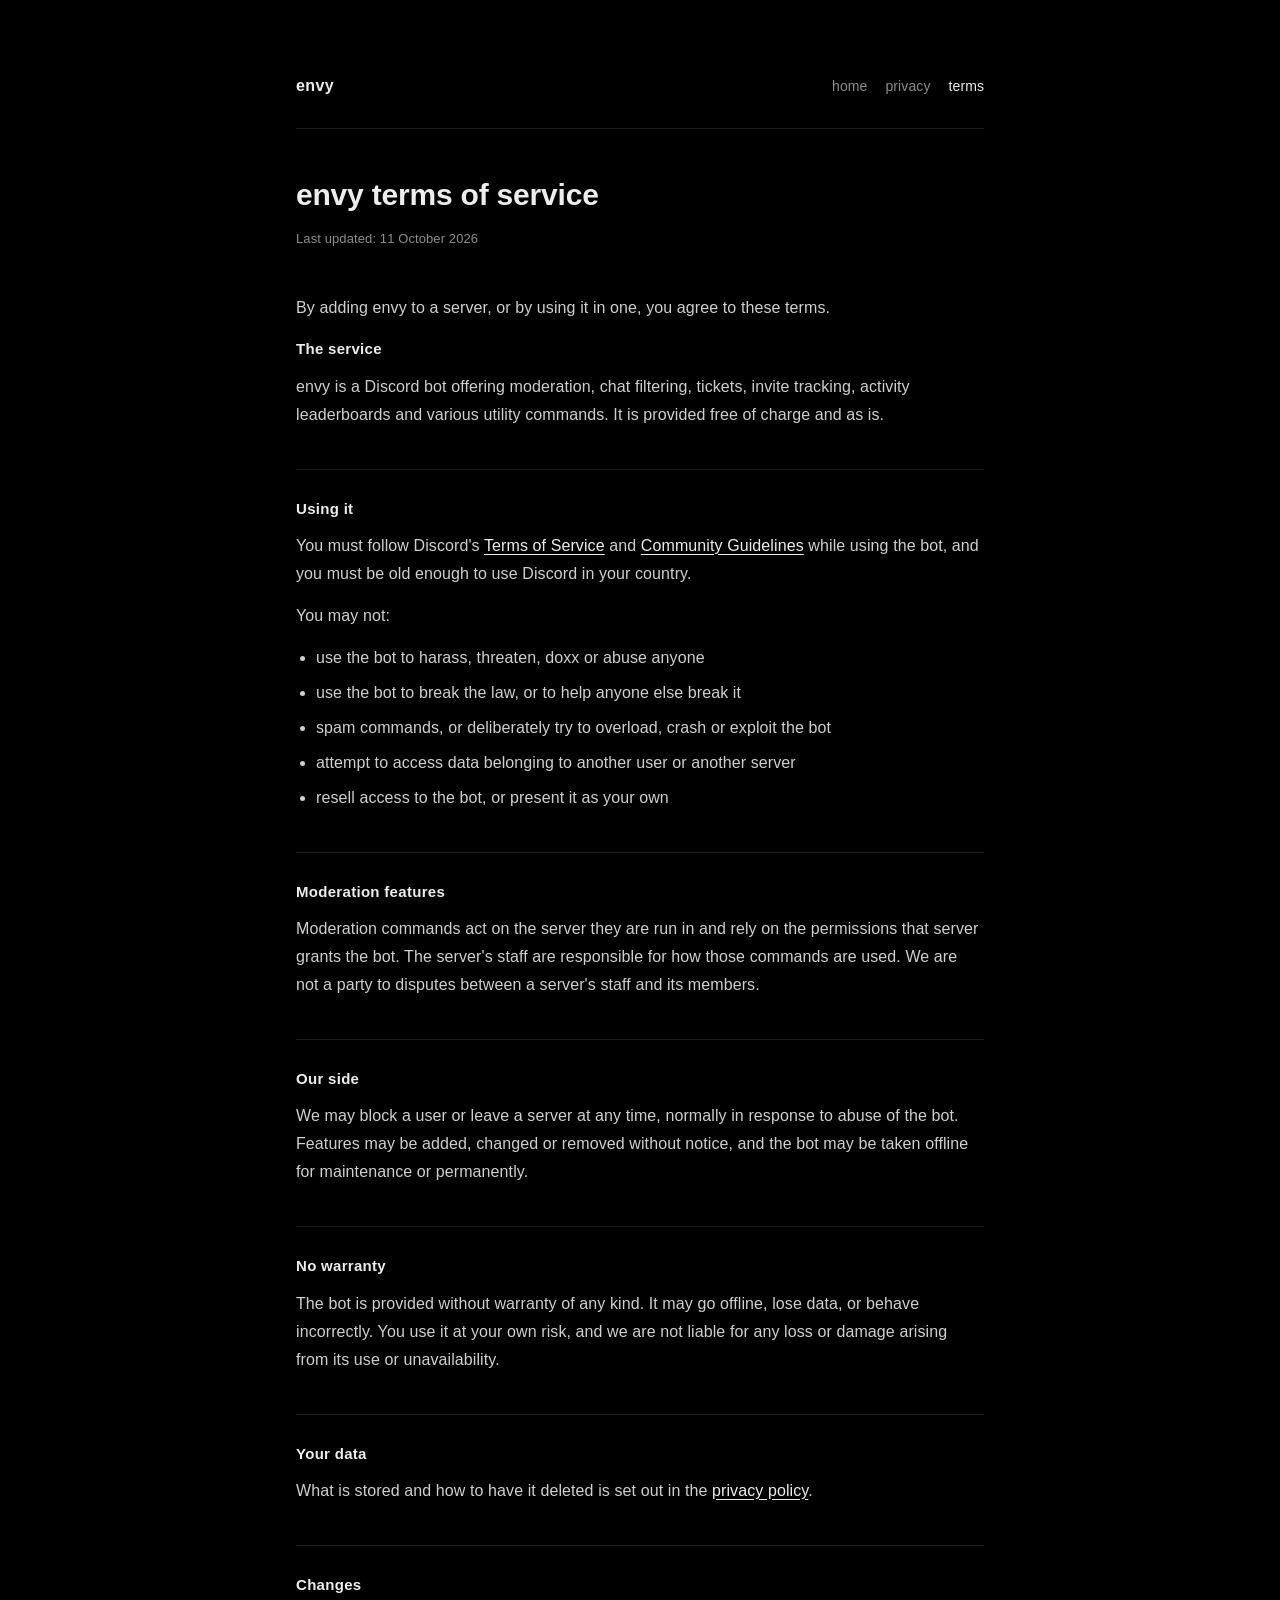
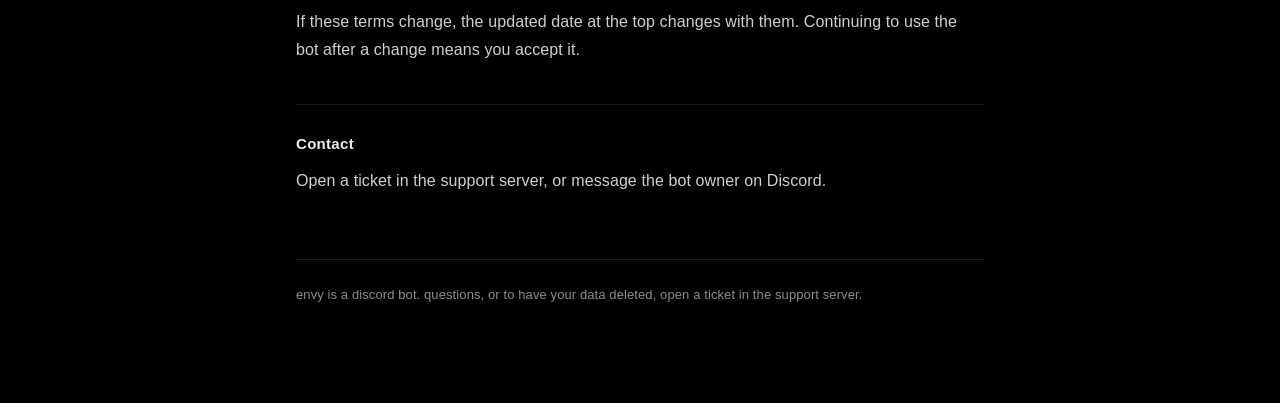
==== terms.html @ 38de5a31 "privacy policy and terms" ====
<!doctype html>
<html lang="en">
<head>
<meta charset="utf-8">
<meta name="viewport" content="width=device-width, initial-scale=1">
<title>envy terms of service</title>
<meta name="description" content="the rules for using the envy discord bot.">
<link rel="stylesheet" href="style.css">
</head>
<body>
<div class="wrap">
<header class="top">
  <span class="name">envy</span>
  <nav>
    <a href="./">home</a>
    <a href="privacy.html">privacy</a>
    <a href="terms.html" aria-current="page">terms</a>
  </nav>
</header>
<h1>envy terms of service</h1>
<p class="stamp">Last updated: 11 October 2026</p>
<p>By adding envy to a server, or by using it in one, you agree to these terms.</p>
<h2>The service</h2>
<p>envy is a Discord bot offering moderation, chat filtering, tickets, invite tracking, activity leaderboards and various utility commands. It is provided free of charge and as is.</p>
<h2>Using it</h2>
<p>You must follow Discord's <a href="https://discord.com/terms">Terms of Service</a> and <a href="https://discord.com/guidelines">Community Guidelines</a> while using the bot, and you must be old enough to use Discord in your country.</p>
<p>You may not:</p>
<ul><li>use the bot to harass, threaten, doxx or abuse anyone</li><li>use the bot to break the law, or to help anyone else break it</li><li>spam commands, or deliberately try to overload, crash or exploit the bot</li><li>attempt to access data belonging to another user or another server</li><li>resell access to the bot, or present it as your own</li></ul>
<h2>Moderation features</h2>
<p>Moderation commands act on the server they are run in and rely on the permissions that server grants the bot. The server's staff are responsible for how those commands are used. We are not a party to disputes between a server's staff and its members.</p>
<h2>Our side</h2>
<p>We may block a user or leave a server at any time, normally in response to abuse of the bot. Features may be added, changed or removed without notice, and the bot may be taken offline for maintenance or permanently.</p>
<h2>No warranty</h2>
<p>The bot is provided without warranty of any kind. It may go offline, lose data, or behave incorrectly. You use it at your own risk, and we are not liable for any loss or damage arising from its use or unavailability.</p>
<h2>Your data</h2>
<p>What is stored and how to have it deleted is set out in the <a href="privacy.html">privacy policy</a>.</p>
<h2>Changes</h2>
<p>If these terms change, the updated date at the top changes with them. Continuing to use the bot after a change means you accept it.</p>
<h2>Contact</h2>
<p>Open a ticket in the support server, or message the bot owner on Discord.</p>
<footer>
  envy is a discord bot. questions, or to have your data deleted, open a ticket in the support server.
</footer>
</div>
</body>
</html>
---- style.css ----
:root {
  --bg: #000000;
  --card: #0b0b0b;
  --line: #1c1c1c;
  --ink: #ededed;
  --dim: #8c8c8c;
}

* { box-sizing: border-box; }

html { -webkit-text-size-adjust: 100%; }

body {
  margin: 0;
  background: var(--bg);
  color: var(--ink);
  font: 16px/1.75 ui-sans-serif, -apple-system, "Segoe UI", Inter, Roboto, sans-serif;
  letter-spacing: .1px;
}

.wrap {
  max-width: 720px;
  margin: 0 auto;
  padding: 72px 16px 96px;
}

a { color: var(--ink); text-underline-offset: 3px; }
a:hover { color: #fff; }

.top {
  display: flex;
  gap: 18px;
  align-items: baseline;
  padding-bottom: 28px;
  margin-bottom: 40px;
  border-bottom: 1px solid var(--line);
}

.top .name { font-weight: 600; letter-spacing: .4px; }
.top nav { margin-left: auto; display: flex; gap: 18px; }
.top nav a { color: var(--dim); text-decoration: none; font-size: 14px; }
.top nav a:hover, .top nav a[aria-current] { color: var(--ink); }

h1 { font-size: 30px; font-weight: 600; margin: 0 0 6px; letter-spacing: -.2px; }

.stamp { color: var(--dim); font-size: 13px; margin: 0 0 44px; }

h2 {
  font-size: 15px;
  font-weight: 600;
  margin: 40px 0 10px;
  padding-top: 26px;
  border-top: 1px solid var(--line);
  letter-spacing: .3px;
}

h2:first-of-type { border-top: 0; padding-top: 0; margin-top: 0; }

p { margin: 0 0 14px; color: #cfcfcf; }

ul { margin: 0 0 14px; padding-left: 20px; color: #cfcfcf; }
li { margin-bottom: 7px; }

code {
  background: var(--card);
  border: 1px solid var(--line);
  border-radius: 5px;
  padding: 1px 6px;
  font-size: 13.5px;
}

.cards { display: grid; gap: 14px; margin: 36px 0 0; }

.card {
  display: block;
  background: var(--card);
  border: 1px solid var(--line);
  border-radius: 12px;
  padding: 20px 22px;
  text-decoration: none;
}

.card:hover { border-color: #2e2e2e; }
.card b { display: block; font-weight: 600; margin-bottom: 4px; }
.card span { color: var(--dim); font-size: 14px; }

footer {
  margin-top: 64px;
  padding-top: 24px;
  border-top: 1px solid var(--line);
  color: var(--dim);
  font-size: 13px;
}

@media (max-width: 520px) {
  .wrap { padding: 48px 16px 72px; }
  h1 { font-size: 25px; }
  .top { flex-wrap: wrap; gap: 10px; }
  .top nav { margin-left: 0; width: 100%; }
}
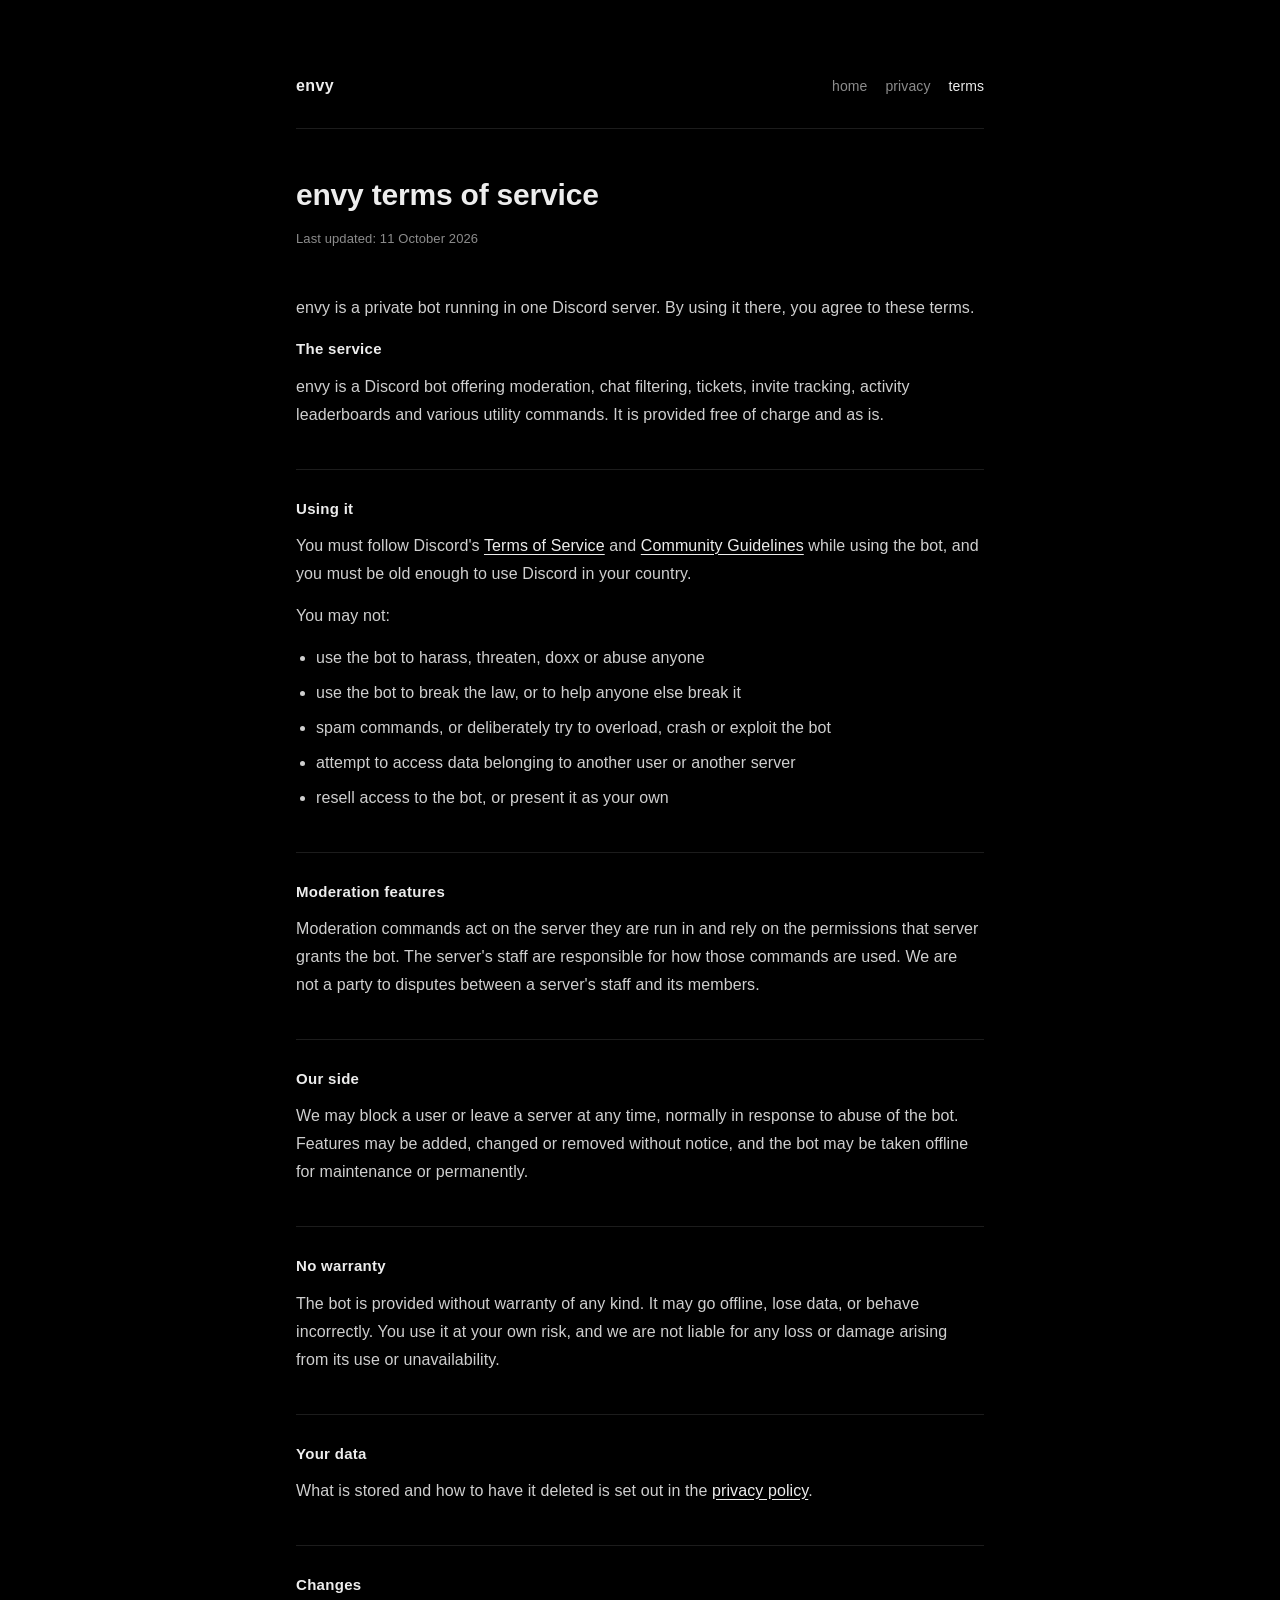
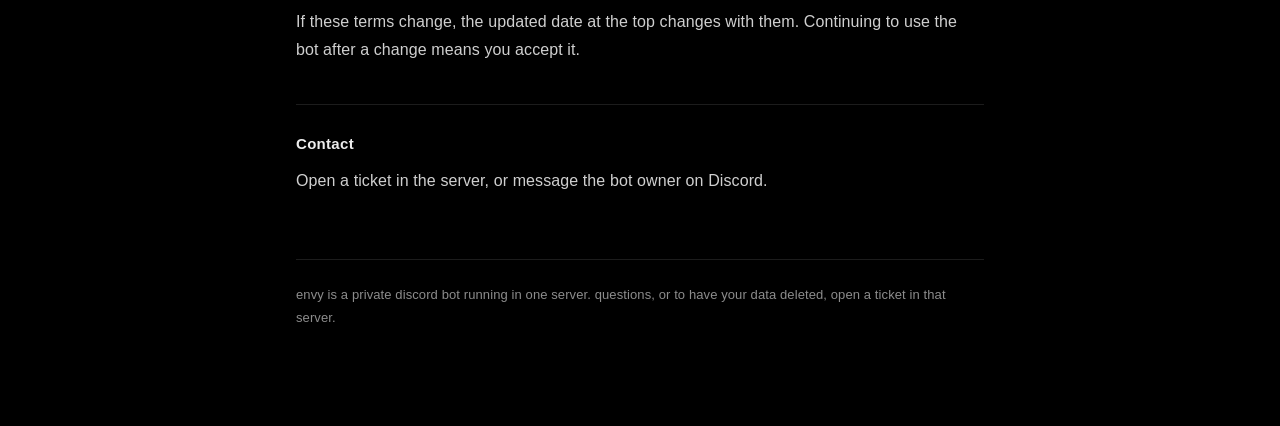
==== commit aa45ce23: "policy" ====
--- a/terms.html
+++ b/terms.html
@@ -19,7 +19,7 @@
 </header>
 <h1>envy terms of service</h1>
 <p class="stamp">Last updated: 11 October 2026</p>
-<p>By adding envy to a server, or by using it in one, you agree to these terms.</p>
+<p>envy is a private bot running in one Discord server. By using it there, you agree to these terms.</p>
 <h2>The service</h2>
 <p>envy is a Discord bot offering moderation, chat filtering, tickets, invite tracking, activity leaderboards and various utility commands. It is provided free of charge and as is.</p>
 <h2>Using it</h2>
@@ -37,9 +37,9 @@
 <h2>Changes</h2>
 <p>If these terms change, the updated date at the top changes with them. Continuing to use the bot after a change means you accept it.</p>
 <h2>Contact</h2>
-<p>Open a ticket in the support server, or message the bot owner on Discord.</p>
+<p>Open a ticket in the server, or message the bot owner on Discord.</p>
 <footer>
-  envy is a discord bot. questions, or to have your data deleted, open a ticket in the support server.
+  envy is a private discord bot running in one server. questions, or to have your data deleted, open a ticket in that server.
 </footer>
 </div>
 </body>
